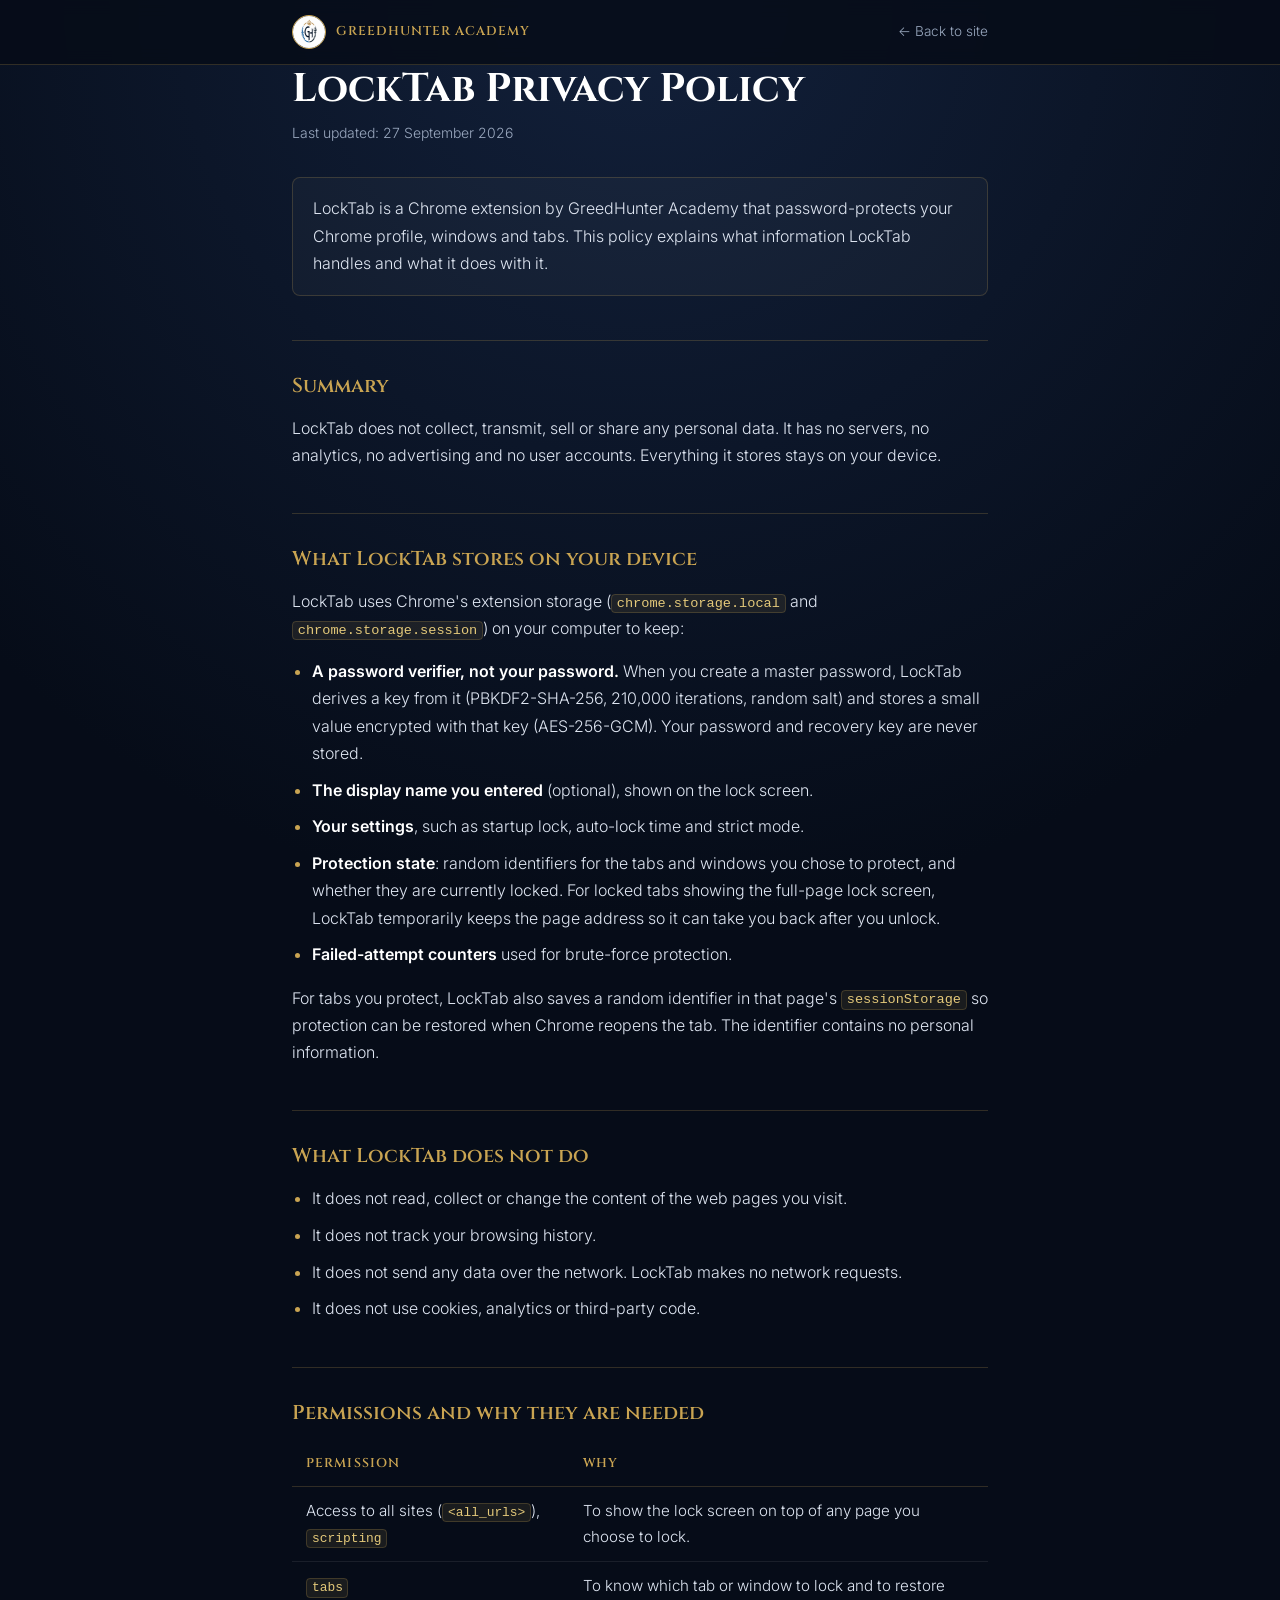
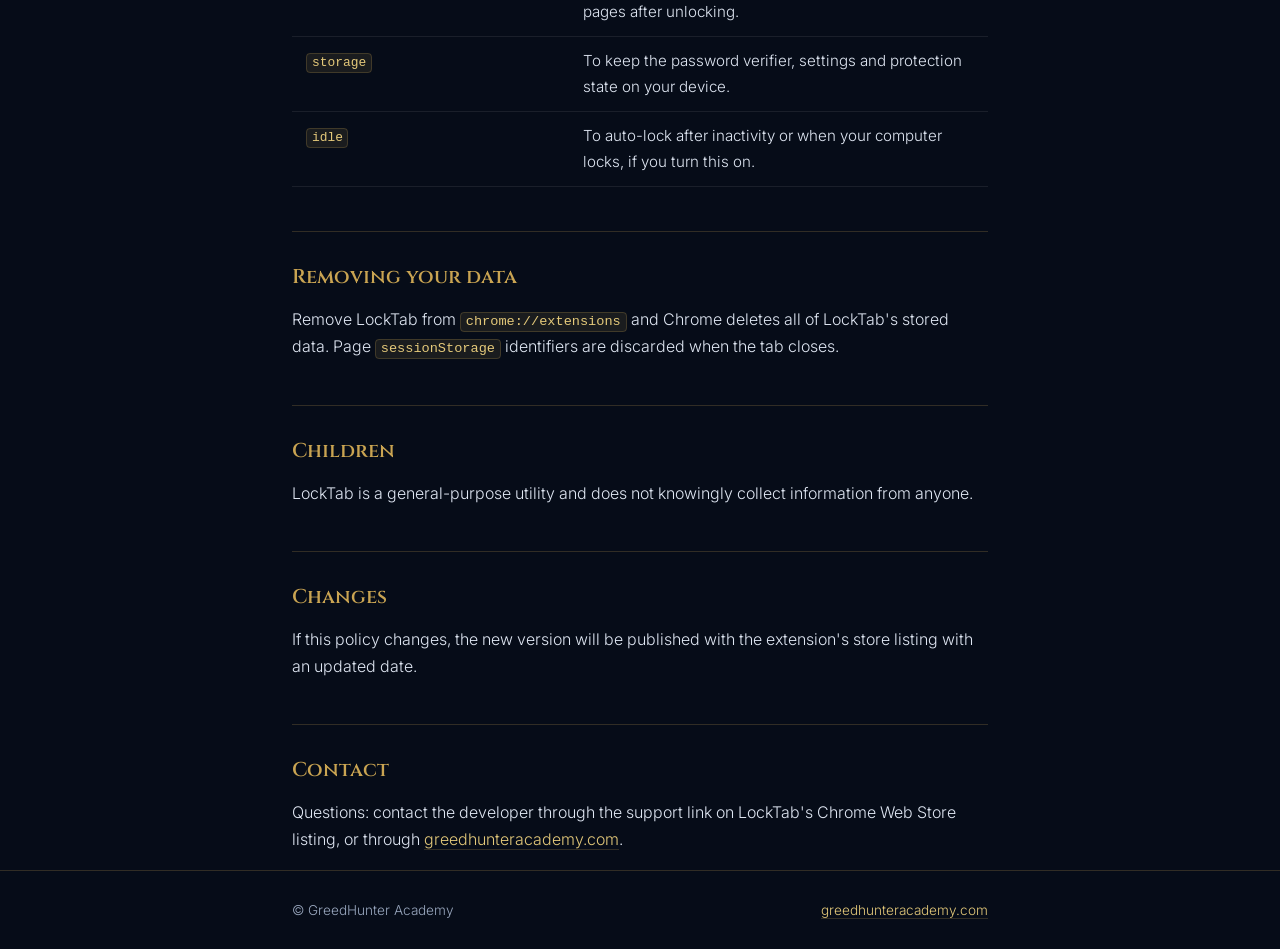
==== privacy/locktab/index.html @ adb0eb1b "locktab privacy" ====
<!doctype html>
<html lang="en">
  <head>
    <meta charset="UTF-8" />
    <meta name="viewport" content="width=device-width, initial-scale=1.0" />
    <title>LockTab Privacy Policy | GreedHunter Academy</title>
    <meta name="description" content="Privacy policy for LockTab, the Chrome extension by GreedHunter Academy. LockTab collects no personal data and makes no network requests." />
    <meta name="theme-color" content="#0c1628" />
    <meta name="robots" content="index, follow" />
    <link rel="canonical" href="https://greedhunteracademy.com/privacy/locktab/" />
    <link rel="icon" type="image/svg+xml" href="/favicon.svg" />
    <link rel="preconnect" href="https://fonts.googleapis.com" />
    <link rel="preconnect" href="https://fonts.gstatic.com" crossorigin />
    <link rel="stylesheet" href="https://fonts.googleapis.com/css2?family=Cinzel:wght@400;600;700&family=Inter:wght@300;400;500;600;700&display=swap" />
    <style>
      :root {
        --navy: #0c1628;
        --navy-deep: #060c18;
        --gold: #c9a452;
        --gold-light: #e4c97a;
        --text: #dfe6f2;
        --text-muted: #9aa8bf;
        --line: rgba(201, 164, 82, 0.22);
        --font-display: "Cinzel", serif;
        --font-sans: "Inter", -apple-system, BlinkMacSystemFont, "Segoe UI", Roboto, "Helvetica Neue", Arial, sans-serif;
        --font-mono: "JetBrains Mono", ui-monospace, SFMono-Regular, Menlo, Consolas, monospace;
      }
      * { box-sizing: border-box; }
      html { -webkit-text-size-adjust: 100%; }
      body {
        margin: 0;
        background: var(--navy-deep);
        background-image: radial-gradient(120% 60% at 50% 0%, #12203a 0%, var(--navy-deep) 60%);
        color: var(--text);
        font-family: var(--font-sans);
        font-size: 1rem;
        line-height: 1.7;
        font-weight: 300;
      }
      a { color: var(--gold-light); text-decoration: none; border-bottom: 1px solid var(--line); }
      a:hover { color: #fff; border-bottom-color: var(--gold); }
      .wrap { max-width: 46rem; margin: 0 auto; padding: 0 1.25rem; }
      header.site {
        border-bottom: 1px solid var(--line);
        background: rgba(6, 12, 24, 0.85);
        backdrop-filter: blur(8px);
        position: sticky;
        top: 0;
        z-index: 10;
      }
      header.site .wrap {
        display: flex;
        align-items: center;
        gap: 0.75rem;
        min-height: 4rem;
      }
      .brand {
        display: flex;
        align-items: center;
        gap: 0.6rem;
        font-family: var(--font-display);
        font-weight: 600;
        letter-spacing: 0.08em;
        text-transform: uppercase;
        font-size: 0.8rem;
        color: var(--gold);
        border: 0;
      }
      .brand img { width: 34px; height: 34px; border-radius: 50%; border: 1px solid var(--gold); }
      .brand:hover { color: var(--gold-light); }
      .back { margin-left: auto; font-size: 0.85rem; color: var(--text-muted); border: 0; }
      .back:hover { color: var(--gold-light); }
      main { padding: 3rem 0 4rem; }
      h1 {
        font-family: var(--font-display);
        font-size: clamp(1.7rem, 5vw, 2.5rem);
        line-height: 1.2;
        font-weight: 700;
        color: #fff;
        margin: 0 0 0.5rem;
      }
      .updated { color: var(--text-muted); font-size: 0.875rem; margin: 0 0 2rem; }
      h2 {
        font-family: var(--font-display);
        font-size: 1.25rem;
        font-weight: 600;
        color: var(--gold);
        margin: 2.75rem 0 0.75rem;
        padding-top: 1.75rem;
        border-top: 1px solid var(--line);
      }
      p { margin: 0 0 1rem; }
      ul { margin: 0 0 1rem; padding-left: 1.25rem; }
      li { margin-bottom: 0.6rem; }
      li::marker { color: var(--gold); }
      strong { color: #fff; font-weight: 600; }
      code {
        font-family: var(--font-mono);
        font-size: 0.85em;
        background: rgba(201, 164, 82, 0.1);
        border: 1px solid var(--line);
        border-radius: 4px;
        padding: 0.1em 0.35em;
        color: var(--gold-light);
        word-break: break-word;
      }
      .lead {
        background: rgba(255, 255, 255, 0.03);
        border: 1px solid var(--line);
        border-radius: 0.5rem;
        padding: 1.1rem 1.25rem;
        margin-bottom: 0;
      }
      .table-scroll { overflow-x: auto; margin: 0 0 1rem; }
      table { border-collapse: collapse; width: 100%; min-width: 28rem; font-size: 0.95rem; }
      th, td { text-align: left; padding: 0.7rem 0.9rem; border-bottom: 1px solid rgba(255, 255, 255, 0.08); vertical-align: top; }
      th {
        color: var(--gold);
        font-family: var(--font-display);
        font-weight: 600;
        font-size: 0.8rem;
        letter-spacing: 0.08em;
        text-transform: uppercase;
        border-bottom: 1px solid var(--line);
      }
      footer.site {
        border-top: 1px solid var(--line);
        padding: 1.75rem 0;
        color: var(--text-muted);
        font-size: 0.85rem;
      }
      footer.site .wrap { display: flex; flex-wrap: wrap; gap: 0.5rem 1.25rem; justify-content: space-between; }
    </style>
  </head>
  <body>
    <header class="site">
      <div class="wrap">
        <a class="brand" href="/" aria-label="GreedHunter Academy home">
          <img src="/GHAL.png" alt="" width="34" height="34" />
          <span>GreedHunter Academy</span>
        </a>
        <a class="back" href="/">&larr; Back to site</a>
      </div>
    </header>

    <main class="wrap">
      <h1>LockTab Privacy Policy</h1>
      <p class="updated">Last updated: 27 September 2026</p>

      <p class="lead">
        LockTab is a Chrome extension by GreedHunter Academy that password-protects your Chrome profile,
        windows and tabs. This policy explains what information LockTab handles and what it does with it.
      </p>

      <h2>Summary</h2>
      <p>
        LockTab does not collect, transmit, sell or share any personal data. It has no servers, no analytics,
        no advertising and no user accounts. Everything it stores stays on your device.
      </p>

      <h2>What LockTab stores on your device</h2>
      <p>
        LockTab uses Chrome's extension storage (<code>chrome.storage.local</code> and
        <code>chrome.storage.session</code>) on your computer to keep:
      </p>
      <ul>
        <li>
          <strong>A password verifier, not your password.</strong> When you create a master password, LockTab
          derives a key from it (PBKDF2-SHA-256, 210,000 iterations, random salt) and stores a small value
          encrypted with that key (AES-256-GCM). Your password and recovery key are never stored.
        </li>
        <li><strong>The display name you entered</strong> (optional), shown on the lock screen.</li>
        <li><strong>Your settings</strong>, such as startup lock, auto-lock time and strict mode.</li>
        <li>
          <strong>Protection state</strong>: random identifiers for the tabs and windows you chose to protect,
          and whether they are currently locked. For locked tabs showing the full-page lock screen, LockTab
          temporarily keeps the page address so it can take you back after you unlock.
        </li>
        <li><strong>Failed-attempt counters</strong> used for brute-force protection.</li>
      </ul>
      <p>
        For tabs you protect, LockTab also saves a random identifier in that page's <code>sessionStorage</code>
        so protection can be restored when Chrome reopens the tab. The identifier contains no personal
        information.
      </p>

      <h2>What LockTab does not do</h2>
      <ul>
        <li>It does not read, collect or change the content of the web pages you visit.</li>
        <li>It does not track your browsing history.</li>
        <li>It does not send any data over the network. LockTab makes no network requests.</li>
        <li>It does not use cookies, analytics or third-party code.</li>
      </ul>

      <h2>Permissions and why they are needed</h2>
      <div class="table-scroll">
        <table>
          <thead>
            <tr><th scope="col">Permission</th><th scope="col">Why</th></tr>
          </thead>
          <tbody>
            <tr>
              <td>Access to all sites (<code>&lt;all_urls&gt;</code>), <code>scripting</code></td>
              <td>To show the lock screen on top of any page you choose to lock.</td>
            </tr>
            <tr>
              <td><code>tabs</code></td>
              <td>To know which tab or window to lock and to restore pages after unlocking.</td>
            </tr>
            <tr>
              <td><code>storage</code></td>
              <td>To keep the password verifier, settings and protection state on your device.</td>
            </tr>
            <tr>
              <td><code>idle</code></td>
              <td>To auto-lock after inactivity or when your computer locks, if you turn this on.</td>
            </tr>
          </tbody>
        </table>
      </div>

      <h2>Removing your data</h2>
      <p>
        Remove LockTab from <code>chrome://extensions</code> and Chrome deletes all of LockTab's stored data.
        Page <code>sessionStorage</code> identifiers are discarded when the tab closes.
      </p>

      <h2>Children</h2>
      <p>LockTab is a general-purpose utility and does not knowingly collect information from anyone.</p>

      <h2>Changes</h2>
      <p>
        If this policy changes, the new version will be published with the extension's store listing with an
        updated date.
      </p>

      <h2>Contact</h2>
      <p>
        Questions: contact the developer through the support link on LockTab's Chrome Web Store listing, or
        through <a href="https://greedhunteracademy.com">greedhunteracademy.com</a>.
      </p>
    </main>

    <footer class="site">
      <div class="wrap">
        <span>&copy; GreedHunter Academy</span>
        <span><a href="/">greedhunteracademy.com</a></span>
      </div>
    </footer>
  </body>
</html>
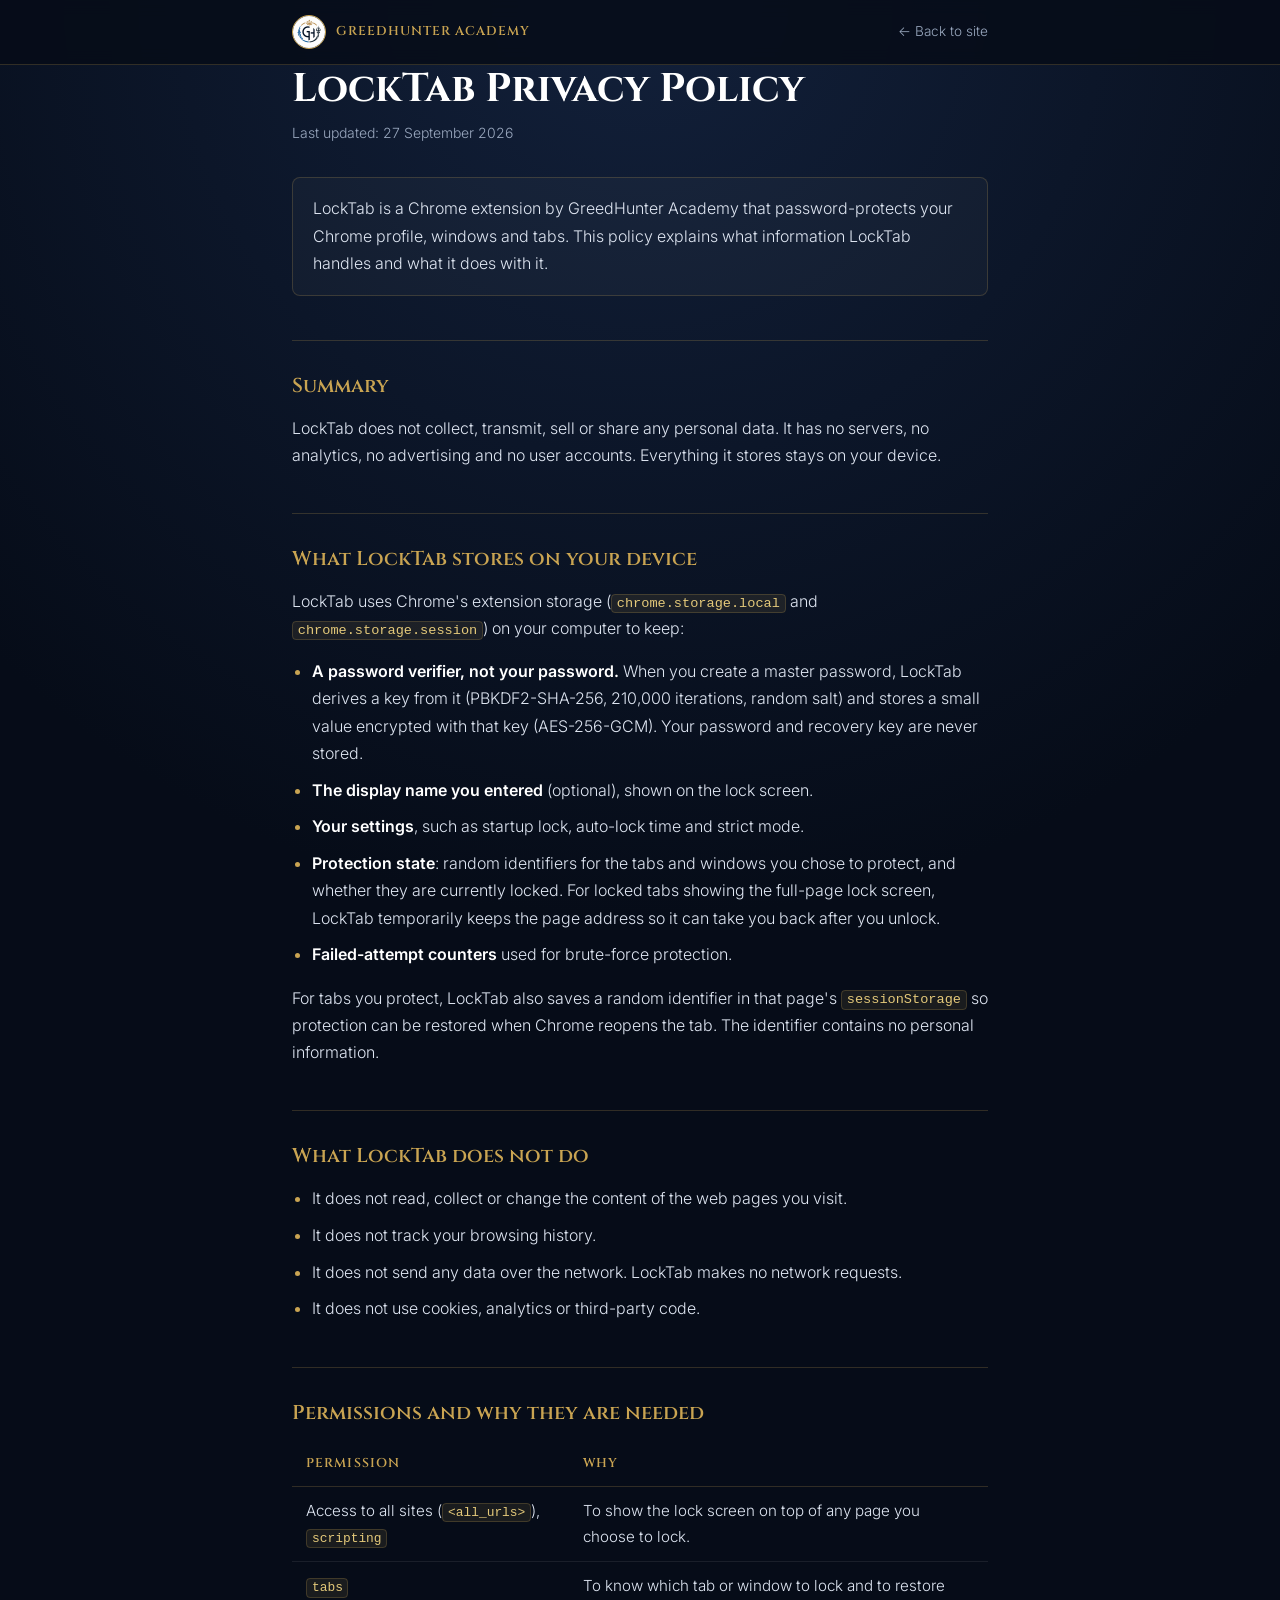
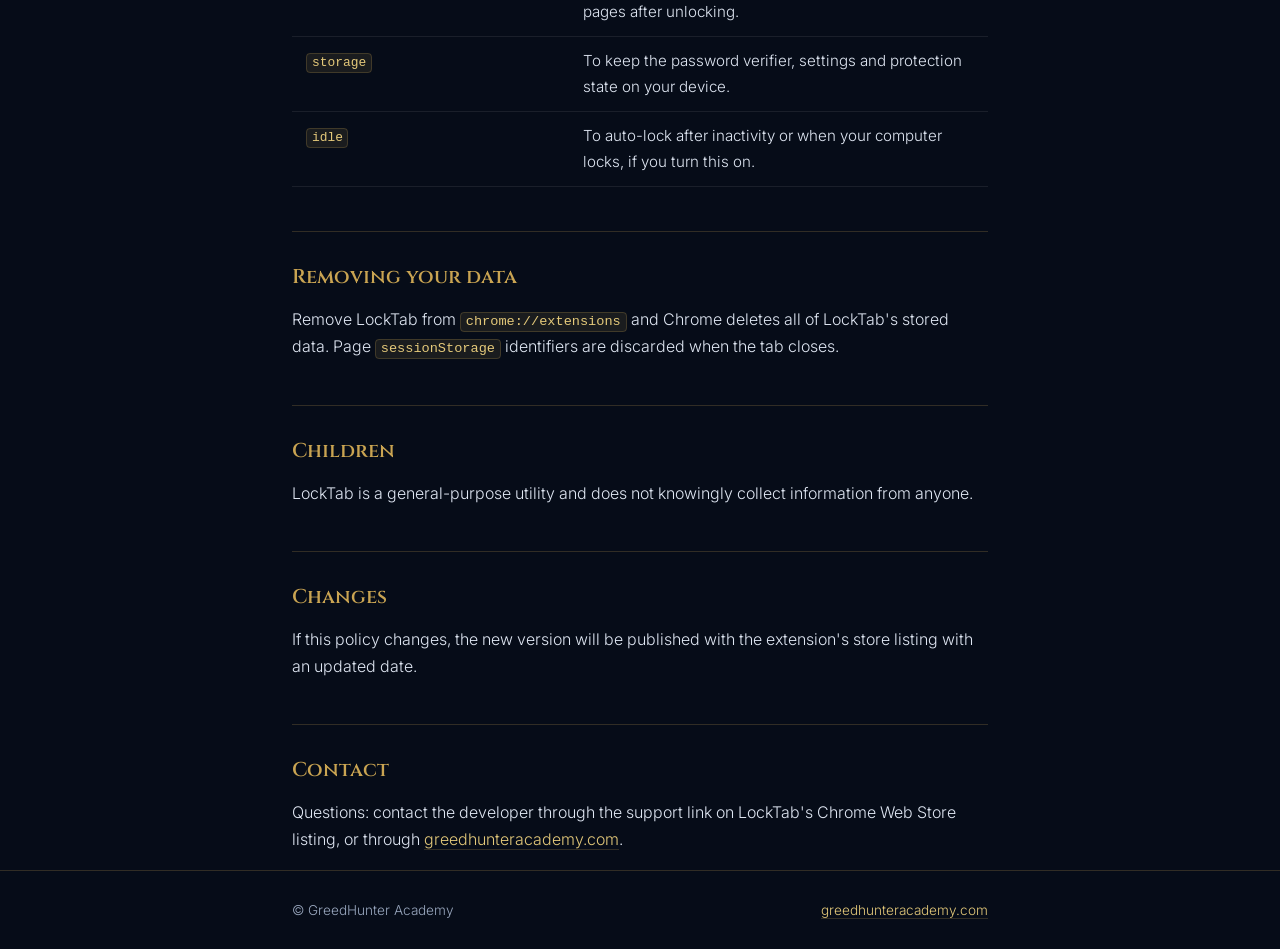
==== commit f7597610: "Fix logo circle on LockTab privacy page The source logo is 1536x1024, so border-radius on the img sq" ====
--- a/privacy/locktab/index.html
+++ b/privacy/locktab/index.html
@@ -66,7 +66,18 @@
         color: var(--gold);
         border: 0;
       }
-      .brand img { width: 34px; height: 34px; border-radius: 50%; border: 1px solid var(--gold); }
+      .brand img {
+        display: block;
+        flex: 0 0 auto;
+        width: 34px;
+        height: 34px;
+        aspect-ratio: 1 / 1;
+        object-fit: cover;
+        object-position: center;
+        border-radius: 50%;
+        border: 1px solid var(--gold);
+        background: #fff;
+      }
       .brand:hover { color: var(--gold-light); }
       .back { margin-left: auto; font-size: 0.85rem; color: var(--text-muted); border: 0; }
       .back:hover { color: var(--gold-light); }
